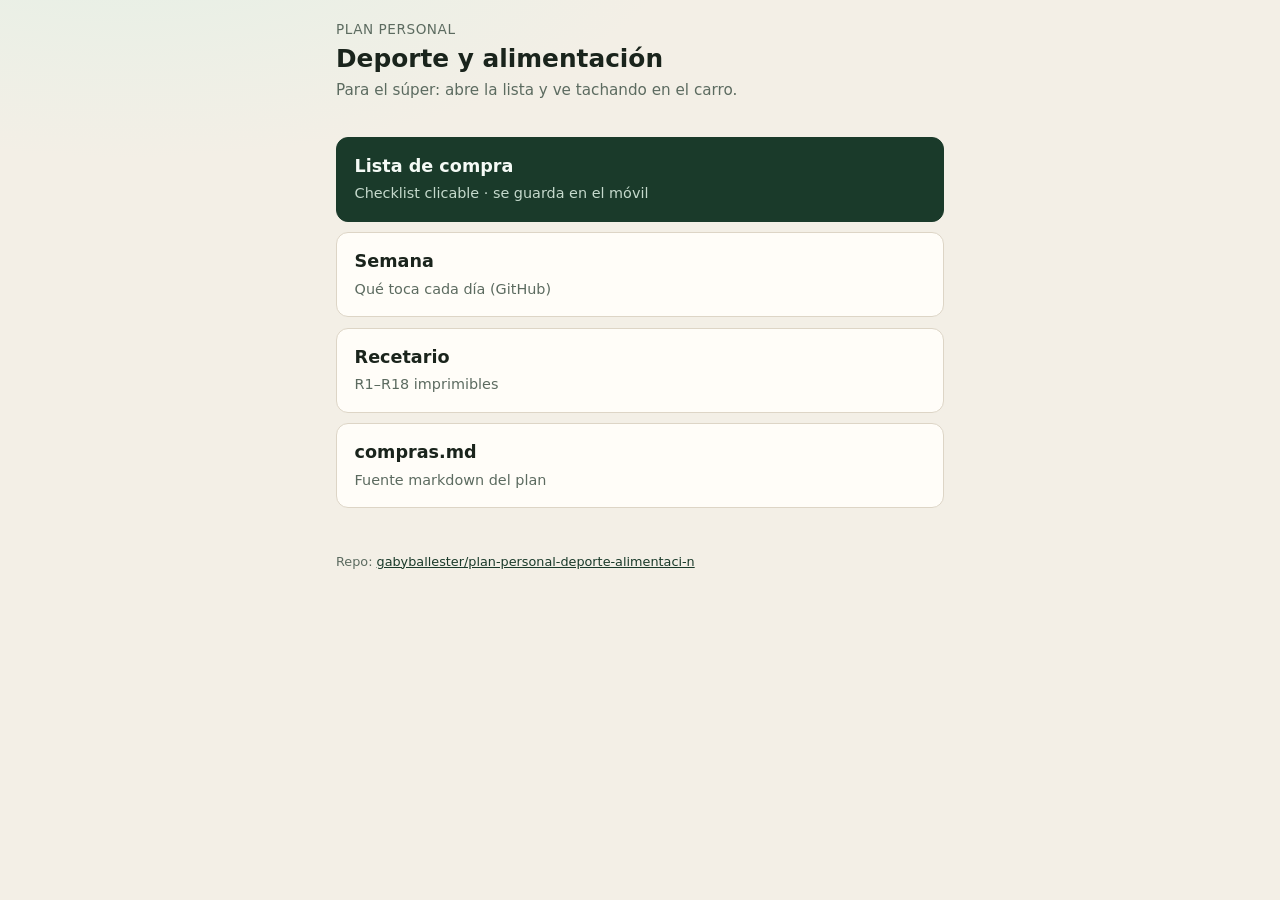
==== docs/index.html @ 6350624b "Add active meal plan, interactive shopping checklist, and reorganize archives. Publish plan-activo/r" ====
<!DOCTYPE html>
<html lang="es">
<head>
  <meta charset="utf-8" />
  <meta name="viewport" content="width=device-width, initial-scale=1, viewport-fit=cover" />
  <meta name="theme-color" content="#1a3a2a" />
  <title>Plan personal — deporte y alimentación</title>
  <link rel="stylesheet" href="styles.css" />
</head>
<body class="home">
  <header class="top">
    <p class="brand">Plan personal</p>
    <h1>Deporte y alimentación</h1>
    <p class="sub">Para el súper: abre la lista y ve tachando en el carro.</p>
  </header>

  <nav class="cards">
    <a class="card primary" href="compras.html">
      <strong>Lista de compra</strong>
      <span>Checklist clicable · se guarda en el móvil</span>
    </a>
    <a class="card" href="https://github.com/gabyballester/plan-personal-deporte-alimentaci-n/blob/main/plan-activo/semana.md">
      <strong>Semana</strong>
      <span>Qué toca cada día (GitHub)</span>
    </a>
    <a class="card" href="https://github.com/gabyballester/plan-personal-deporte-alimentaci-n/blob/main/plan-activo/recetario.md">
      <strong>Recetario</strong>
      <span>R1–R18 imprimibles</span>
    </a>
    <a class="card" href="https://github.com/gabyballester/plan-personal-deporte-alimentaci-n/blob/main/plan-activo/compras.md">
      <strong>compras.md</strong>
      <span>Fuente markdown del plan</span>
    </a>
  </nav>

  <footer class="foot">
    <p>Repo: <a href="https://github.com/gabyballester/plan-personal-deporte-alimentaci-n">gabyballester/plan-personal-deporte-alimentaci-n</a></p>
  </footer>
</body>
</html>
---- docs/styles.css ----
:root {
  --bg: #f3efe6;
  --ink: #1a241c;
  --muted: #5c6b60;
  --card: #fffdf8;
  --accent: #1a3a2a;
  --accent-soft: #d8e8dc;
  --done: #6b7a6e;
  --line: #ddd5c6;
  --tap: 3rem;
}

* { box-sizing: border-box; }

body {
  margin: 0;
  font-family: "Segoe UI", system-ui, sans-serif;
  background:
    radial-gradient(ellipse 80% 50% at 10% -10%, #e4f0e6 0%, transparent 55%),
    var(--bg);
  color: var(--ink);
  line-height: 1.4;
  min-height: 100dvh;
}

a { color: var(--accent); }

.top {
  padding: 1.25rem 1rem 0.75rem;
  max-width: 40rem;
  margin: 0 auto;
}

.brand {
  margin: 0 0 0.35rem;
  font-size: 0.85rem;
  letter-spacing: 0.04em;
  text-transform: uppercase;
  color: var(--muted);
}

.brand a { text-decoration: none; color: inherit; font-weight: 600; }

h1 {
  margin: 0 0 0.4rem;
  font-size: 1.55rem;
  line-height: 1.15;
}

.sub {
  margin: 0 0 1rem;
  color: var(--muted);
  font-size: 0.95rem;
}

.bar {
  display: flex;
  align-items: center;
  justify-content: space-between;
  gap: 0.75rem;
  padding: 0.65rem 0.85rem;
  background: var(--card);
  border: 1px solid var(--line);
  border-radius: 0.65rem;
  font-weight: 600;
}

button.ghost {
  appearance: none;
  border: 1px solid var(--line);
  background: transparent;
  color: var(--muted);
  font: inherit;
  font-size: 0.85rem;
  padding: 0.4rem 0.65rem;
  border-radius: 0.45rem;
  min-height: 2.25rem;
}

button.ghost:active { background: var(--accent-soft); }

#list {
  max-width: 40rem;
  margin: 0 auto;
  padding: 0.5rem 1rem 3rem;
}

.section {
  margin: 1.25rem 0 0.5rem;
}

.section h2 {
  margin: 0 0 0.5rem;
  font-size: 0.8rem;
  text-transform: uppercase;
  letter-spacing: 0.06em;
  color: var(--muted);
}

.item {
  display: flex;
  align-items: flex-start;
  gap: 0.75rem;
  width: 100%;
  text-align: left;
  padding: 0.85rem 0.9rem;
  min-height: var(--tap);
  margin: 0 0 0.4rem;
  border: 1px solid var(--line);
  border-radius: 0.65rem;
  background: var(--card);
  font: inherit;
  color: inherit;
  cursor: pointer;
  -webkit-tap-highlight-color: transparent;
}

.item:active { transform: scale(0.99); }

.item .box {
  flex: 0 0 1.35rem;
  width: 1.35rem;
  height: 1.35rem;
  margin-top: 0.1rem;
  border: 2px solid var(--accent);
  border-radius: 0.3rem;
  display: grid;
  place-items: center;
  font-size: 0.85rem;
  line-height: 1;
}

.item .text { flex: 1; }
.item .name { font-weight: 600; display: block; }
.item .meta {
  display: block;
  font-size: 0.85rem;
  color: var(--muted);
  margin-top: 0.15rem;
}

.item.done {
  background: #eef2ef;
  border-color: #cfd8d1;
}

.item.done .name,
.item.done .meta {
  text-decoration: line-through;
  color: var(--done);
}

.item.done .box {
  background: var(--accent);
  color: #fff;
  border-color: var(--accent);
}

.cards {
  max-width: 40rem;
  margin: 0 auto;
  padding: 0.5rem 1rem 2rem;
  display: grid;
  gap: 0.65rem;
}

.card {
  display: block;
  padding: 1rem 1.1rem;
  background: var(--card);
  border: 1px solid var(--line);
  border-radius: 0.75rem;
  text-decoration: none;
  color: inherit;
}

.card.primary {
  background: var(--accent);
  color: #f5faf6;
  border-color: var(--accent);
}

.card.primary span { color: #c5d9cc; }

.card strong { display: block; font-size: 1.1rem; margin-bottom: 0.25rem; }
.card span { color: var(--muted); font-size: 0.9rem; }

.foot {
  max-width: 40rem;
  margin: 0 auto;
  padding: 0 1rem 2rem;
  color: var(--muted);
  font-size: 0.8rem;
}

.foot code {
  font-size: 0.78rem;
  background: #e8e2d6;
  padding: 0.1rem 0.3rem;
  border-radius: 0.25rem;
}
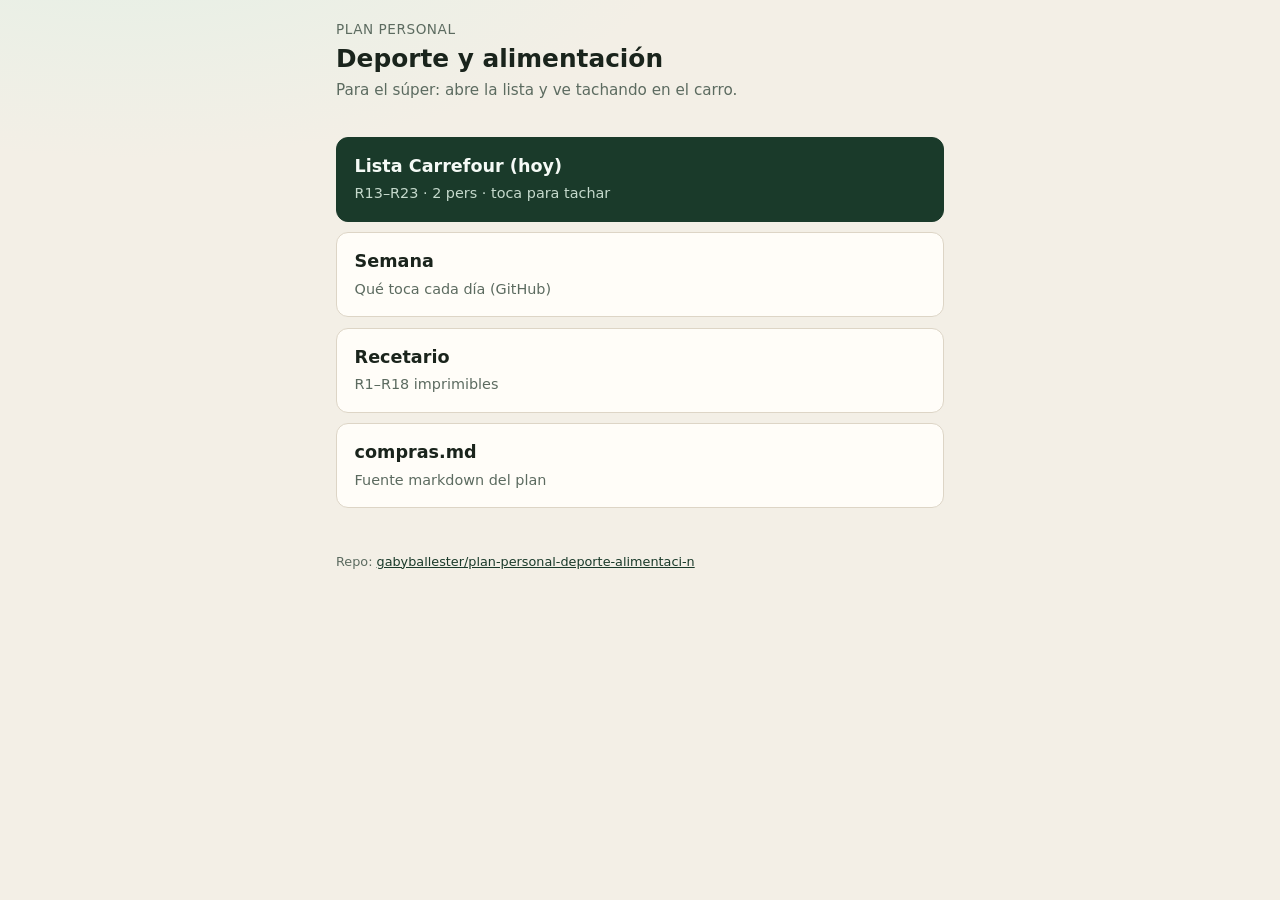
==== commit 78d14f61: "Add Carrefour shopping list for R13–R23 with store pack sizes. Sized for two people (R18 batch of fo" ====
--- a/docs/index.html
+++ b/docs/index.html
@@ -16,8 +16,8 @@
 
   <nav class="cards">
     <a class="card primary" href="compras.html">
-      <strong>Lista de compra</strong>
-      <span>Checklist clicable · se guarda en el móvil</span>
+      <strong>Lista Carrefour (hoy)</strong>
+      <span>R13–R23 · 2 pers · toca para tachar</span>
     </a>
     <a class="card" href="https://github.com/gabyballester/plan-personal-deporte-alimentaci-n/blob/main/plan-activo/semana.md">
       <strong>Semana</strong>
